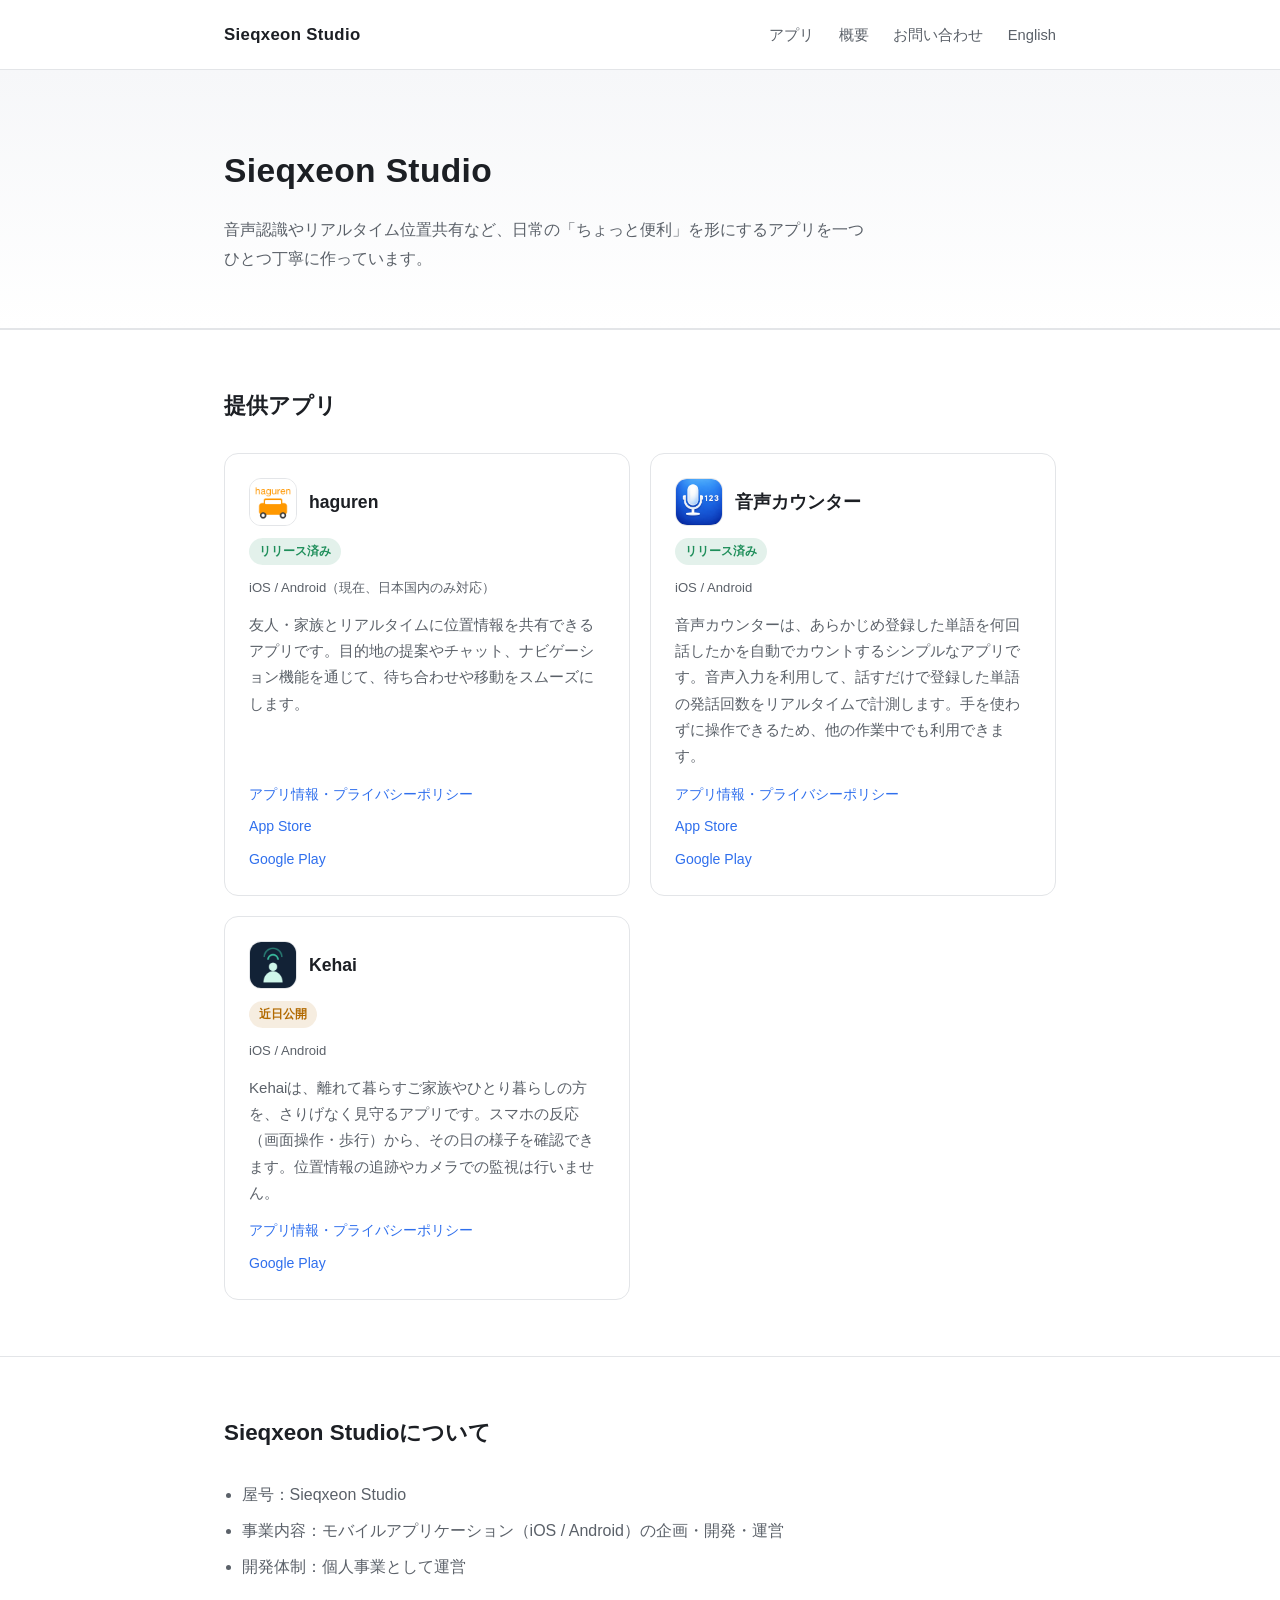
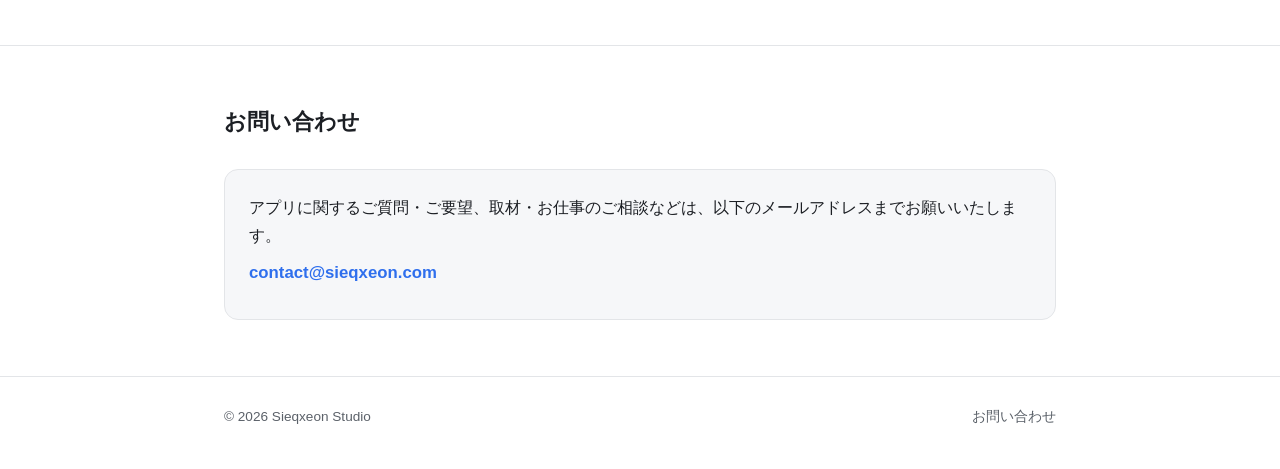
==== index.html @ 864b2c29 "Kehai AndroidリリースによりGoogle Playリンクを追加 Co-Authored-By: Claude Sonnet 5 <noreply@anthropic.com>" ====
<!DOCTYPE html>
<html lang="ja">
<head>
<meta charset="UTF-8">
<meta name="viewport" content="width=device-width, initial-scale=1.0">
<title>Sieqxeon Studio</title>
<meta name="description" content="Sieqxeon Studioは、iOS/Androidアプリを開発・提供する個人開発スタジオです。">
<link rel="canonical" href="https://sieqxeon.com/">
<link rel="alternate" hreflang="ja" href="https://sieqxeon.com/">
<link rel="alternate" hreflang="en" href="https://sieqxeon.com/en/">
<link rel="alternate" hreflang="x-default" href="https://sieqxeon.com/">
<link rel="stylesheet" href="style.css">
</head>
<body>

<header class="site-header">
  <div class="wrap">
    <div class="brand">Sieqxeon Studio</div>
    <nav class="site-nav">
      <a href="#apps">アプリ</a>
      <a href="#about">概要</a>
      <a href="#contact">お問い合わせ</a>
      <a href="en/index.html">English</a>
    </nav>
  </div>
</header>

<section class="hero">
  <div class="wrap">
    <h1>Sieqxeon Studio</h1>
    <p>音声認識やリアルタイム位置共有など、日常の「ちょっと便利」を形にするアプリを一つひとつ丁寧に作っています。</p>
  </div>
</section>

<section id="apps">
  <div class="wrap">
    <h2>提供アプリ</h2>
    <div class="app-grid">

      <div class="app-card">
        <div class="app-head">
          <img src="images/haguren-icon.png" alt="hagurenのアイコン" class="app-icon">
          <h3>haguren</h3>
        </div>
        <span class="badge live">リリース済み</span>
        <p class="platforms">iOS / Android（現在、日本国内のみ対応）</p>
        <p>友人・家族とリアルタイムに位置情報を共有できるアプリです。目的地の提案やチャット、ナビゲーション機能を通じて、待ち合わせや移動をスムーズにします。</p>
        <div class="app-links">
          <a href="privacy-policy/haguren.html">アプリ情報・プライバシーポリシー</a>
          <a href="https://apps.apple.com/jp/app/haguren/id6762538890">App Store</a>
          <a href="https://play.google.com/store/apps/details?id=com.sieq.haguren">Google Play</a>
        </div>
      </div>

      <div class="app-card">
        <div class="app-head">
          <img src="images/voice-word-count-icon.png" alt="音声カウンターのアイコン" class="app-icon">
          <h3>音声カウンター</h3>
        </div>
        <span class="badge live">リリース済み</span>
        <p class="platforms">iOS / Android</p>
        <p>音声カウンターは、あらかじめ登録した単語を何回話したかを自動でカウントするシンプルなアプリです。音声入力を利用して、話すだけで登録した単語の発話回数をリアルタイムで計測します。手を使わずに操作できるため、他の作業中でも利用できます。</p>
        <div class="app-links">
          <a href="privacy-policy/voicecount.html">アプリ情報・プライバシーポリシー</a>
          <a href="https://apps.apple.com/jp/app/%E9%9F%B3%E5%A3%B0%E3%82%AB%E3%82%A6%E3%83%B3%E3%82%BF%E3%83%BC/id6759959261">App Store</a>
          <a href="https://play.google.com/store/apps/details?id=com.sieq.voskcounter">Google Play</a>
        </div>
      </div>

      <div class="app-card">
        <div class="app-head">
          <img src="images/kehai-icon.png" alt="Kehaiのアイコン" class="app-icon">
          <h3>Kehai</h3>
        </div>
        <span class="badge soon">近日公開</span>
        <p class="platforms">iOS / Android</p>
        <p>Kehaiは、離れて暮らすご家族やひとり暮らしの方を、さりげなく見守るアプリです。スマホの反応（画面操作・歩行）から、その日の様子を確認できます。位置情報の追跡やカメラでの監視は行いません。</p>
        <div class="app-links">
          <a href="privacy-policy/kehai.html">アプリ情報・プライバシーポリシー</a>
          <a href="https://play.google.com/store/apps/details?id=com.sieq.ripple">Google Play</a>
        </div>
      </div>

    </div>
  </div>
</section>

<section id="about">
  <div class="wrap">
    <h2>Sieqxeon Studioについて</h2>
    <ul class="about-list">
      <li>屋号：Sieqxeon Studio</li>
      <li>事業内容：モバイルアプリケーション（iOS / Android）の企画・開発・運営</li>
      <li>開発体制：個人事業として運営</li>
    </ul>
  </div>
</section>

<section id="contact">
  <div class="wrap">
    <h2>お問い合わせ</h2>
    <div class="contact-box">
      <p>アプリに関するご質問・ご要望、取材・お仕事のご相談などは、以下のメールアドレスまでお願いいたします。</p>
      <p class="email"><a href="mailto:contact@sieqxeon.com">contact@sieqxeon.com</a></p>
    </div>
  </div>
</section>

<footer class="site-footer">
  <div class="wrap">
    <span>&copy; <span id="year"></span> Sieqxeon Studio</span>
    <a href="mailto:contact@sieqxeon.com">お問い合わせ</a>
  </div>
</footer>

<script>
  document.getElementById('year').textContent = new Date().getFullYear();
</script>

</body>
</html>
---- style.css ----
:root {
  --color-bg: #ffffff;
  --color-bg-alt: #f6f7f9;
  --color-text: #1c1f24;
  --color-text-muted: #5b6169;
  --color-border: #e3e5e8;
  --color-accent: #2f6fed;
  --color-accent-dark: #1f4fb0;
  --color-badge-live: #1e8e5a;
  --color-badge-soon: #b26a00;
  --max-width: 880px;
  --radius: 14px;
}

* {
  box-sizing: border-box;
}

html {
  scroll-behavior: smooth;
}

body {
  margin: 0;
  font-family: -apple-system, BlinkMacSystemFont, "Hiragino Sans", "Yu Gothic UI",
    "Segoe UI", Roboto, sans-serif;
  color: var(--color-text);
  background: var(--color-bg);
  line-height: 1.75;
  -webkit-font-smoothing: antialiased;
}

a {
  color: var(--color-accent);
  text-decoration: none;
}

a:hover {
  text-decoration: underline;
}

.wrap {
  max-width: var(--max-width);
  margin: 0 auto;
  padding: 0 24px;
}

header.site-header {
  border-bottom: 1px solid var(--color-border);
  padding: 20px 0;
}

header.site-header .wrap {
  display: flex;
  align-items: center;
  justify-content: space-between;
}

.brand {
  font-weight: 700;
  font-size: 1.05rem;
  letter-spacing: 0.02em;
  color: var(--color-text);
}

nav.site-nav a {
  margin-left: 20px;
  color: var(--color-text-muted);
  font-size: 0.92rem;
}

nav.site-nav a:hover {
  color: var(--color-accent);
}

.hero {
  padding: 72px 0 56px;
  border-bottom: 1px solid var(--color-border);
  background: linear-gradient(180deg, var(--color-bg-alt), var(--color-bg));
}

.hero h1 {
  font-size: 2.1rem;
  margin: 0 0 14px;
  letter-spacing: 0.01em;
}

.hero p {
  color: var(--color-text-muted);
  font-size: 1.02rem;
  max-width: 640px;
  margin: 0;
}

section {
  padding: 56px 0;
}

section + section {
  border-top: 1px solid var(--color-border);
}

section h2 {
  font-size: 1.4rem;
  margin: 0 0 28px;
}

.app-grid {
  display: grid;
  grid-template-columns: 1fr;
  gap: 20px;
}

@media (min-width: 640px) {
  .app-grid {
    grid-template-columns: 1fr 1fr;
  }
}

.app-card {
  border: 1px solid var(--color-border);
  border-radius: var(--radius);
  padding: 24px;
  background: var(--color-bg);
  display: flex;
  flex-direction: column;
  gap: 12px;
}

.app-card h3 {
  margin: 0;
  font-size: 1.1rem;
}

.app-head {
  display: flex;
  align-items: center;
  gap: 12px;
}

.app-icon {
  width: 48px;
  height: 48px;
  border-radius: 12px;
  flex-shrink: 0;
  object-fit: cover;
  background: var(--color-bg-alt);
  border: 1px solid var(--color-border);
}

.badge {
  display: inline-block;
  font-size: 0.72rem;
  font-weight: 600;
  padding: 3px 10px;
  border-radius: 999px;
  width: fit-content;
}

.badge.live {
  background: rgba(30, 142, 90, 0.12);
  color: var(--color-badge-live);
}

.badge.soon {
  background: rgba(178, 106, 0, 0.12);
  color: var(--color-badge-soon);
}

.platform-status {
  display: flex;
  flex-wrap: wrap;
  gap: 8px;
}

.app-card p {
  margin: 0;
  color: var(--color-text-muted);
  font-size: 0.94rem;
}

.app-card .platforms {
  font-size: 0.82rem;
  color: var(--color-text-muted);
}

.app-links {
  margin-top: auto;
  display: flex;
  flex-direction: column;
  gap: 8px;
  font-size: 0.88rem;
}

.about-list {
  padding-left: 1.1em;
  color: var(--color-text-muted);
  margin: 0;
}

.about-list li {
  margin-bottom: 8px;
}

.contact-box {
  border: 1px solid var(--color-border);
  border-radius: var(--radius);
  padding: 24px;
  background: var(--color-bg-alt);
}

.contact-box p {
  margin: 0 0 8px;
}

.contact-box .email {
  font-size: 1.05rem;
  font-weight: 600;
}

footer.site-footer {
  border-top: 1px solid var(--color-border);
  padding: 28px 0 40px;
  color: var(--color-text-muted);
  font-size: 0.85rem;
}

footer.site-footer .wrap {
  display: flex;
  flex-wrap: wrap;
  gap: 6px 18px;
  justify-content: space-between;
  align-items: center;
}

footer.site-footer a {
  color: var(--color-text-muted);
}

.doc-page section {
  padding: 40px 0;
}

.doc-page h1 {
  font-size: 1.6rem;
  margin: 40px 0 8px;
}

.doc-page .lead {
  color: var(--color-text-muted);
  margin-bottom: 0;
}

table.tokushoho {
  width: 100%;
  border-collapse: collapse;
  margin-top: 8px;
}

table.tokushoho th,
table.tokushoho td {
  text-align: left;
  padding: 14px 12px;
  border-top: 1px solid var(--color-border);
  vertical-align: top;
}

table.tokushoho th {
  width: 32%;
  color: var(--color-text-muted);
  font-weight: 600;
  font-size: 0.92rem;
}

.placeholder {
  color: var(--color-badge-soon);
  background: rgba(178, 106, 0, 0.1);
  padding: 1px 6px;
  border-radius: 4px;
  font-size: 0.92em;
}

.back-link {
  display: inline-block;
  margin-top: 32px;
  font-size: 0.9rem;
}
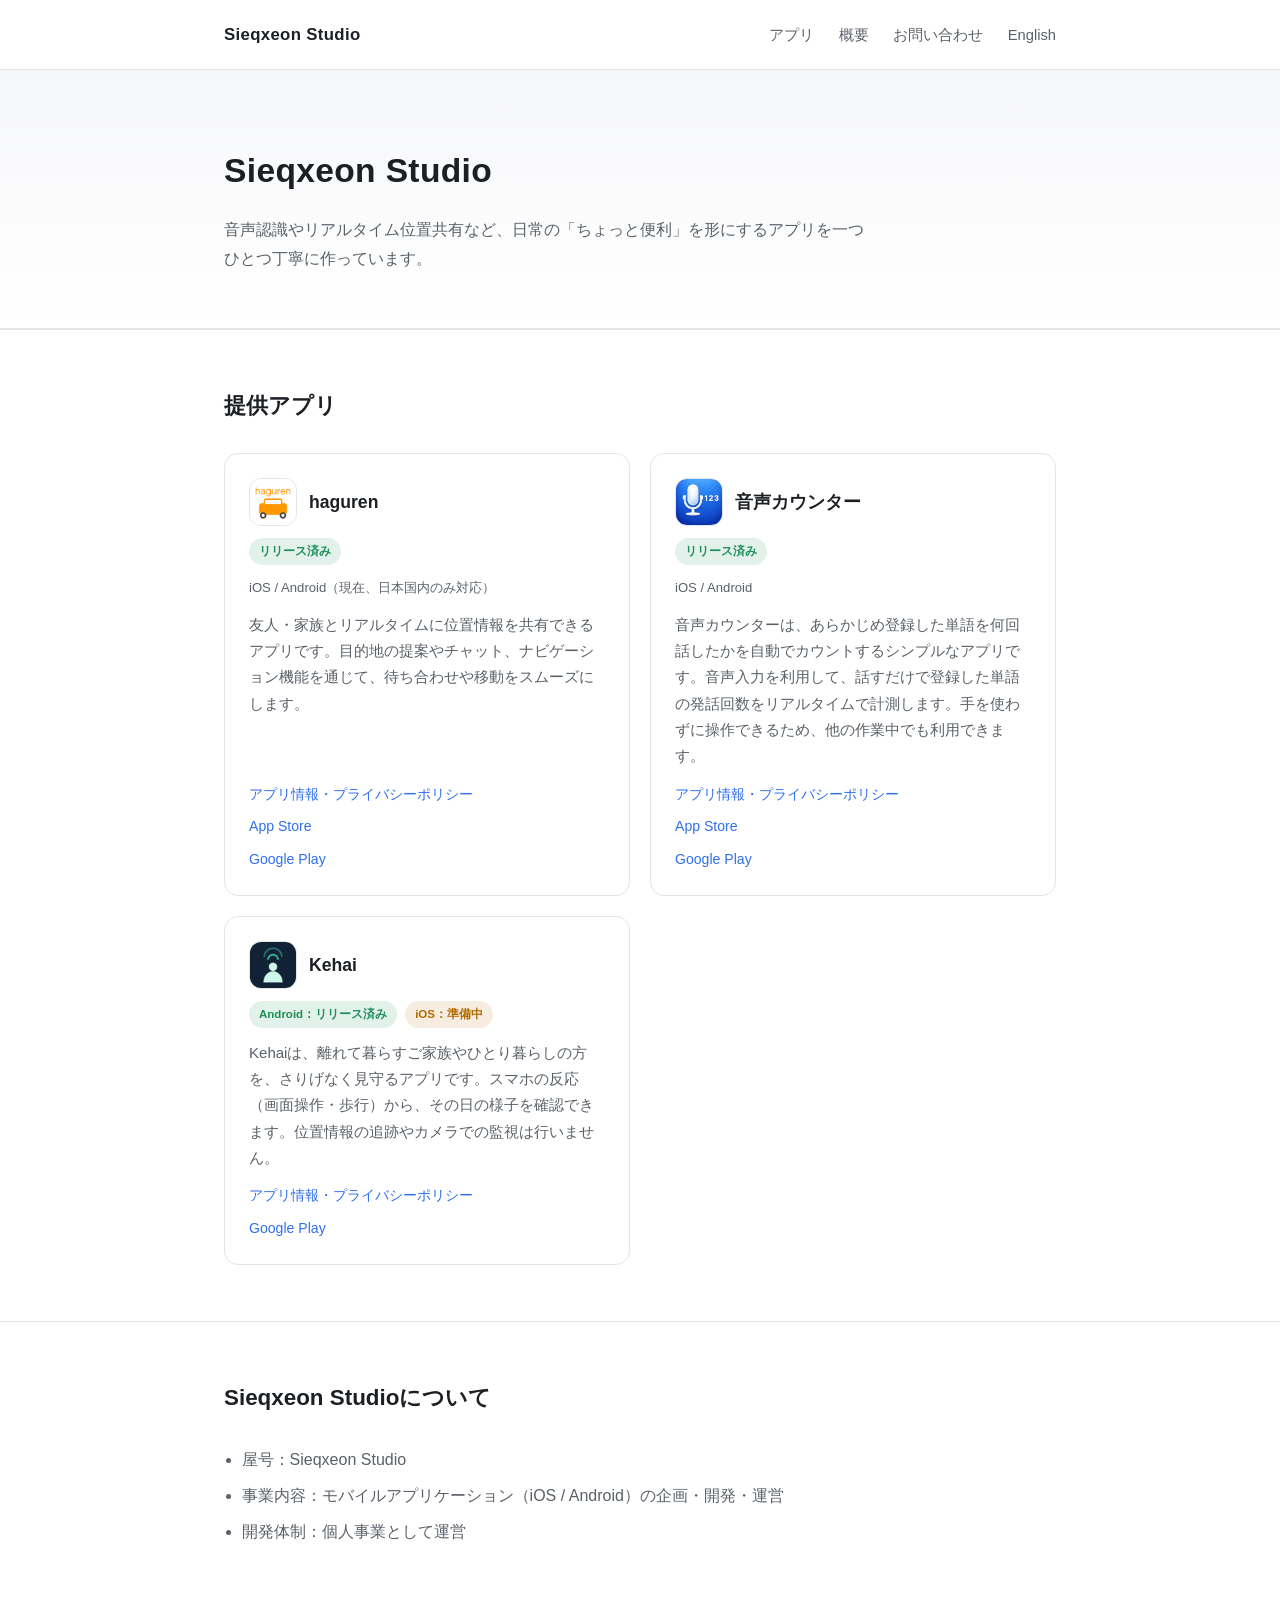
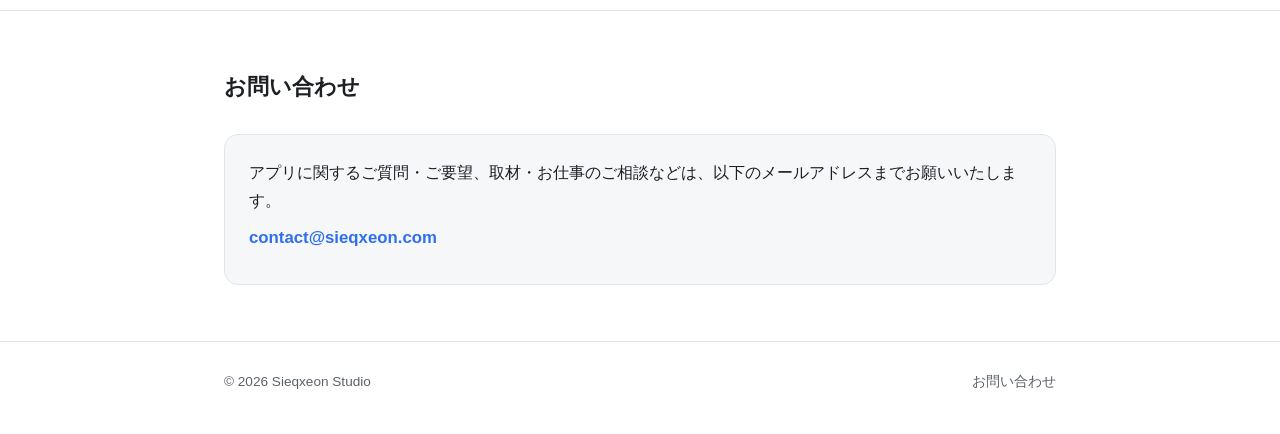
==== commit 4cf94b2b: "Add files via upload" ====
--- a/index.html
+++ b/index.html
@@ -72,8 +72,10 @@
           <img src="images/kehai-icon.png" alt="Kehaiのアイコン" class="app-icon">
           <h3>Kehai</h3>
         </div>
-        <span class="badge soon">近日公開</span>
-        <p class="platforms">iOS / Android</p>
+        <div class="platform-status">
+          <span class="badge live">Android：リリース済み</span>
+          <span class="badge soon">iOS：準備中</span>
+        </div>
         <p>Kehaiは、離れて暮らすご家族やひとり暮らしの方を、さりげなく見守るアプリです。スマホの反応（画面操作・歩行）から、その日の様子を確認できます。位置情報の追跡やカメラでの監視は行いません。</p>
         <div class="app-links">
           <a href="privacy-policy/kehai.html">アプリ情報・プライバシーポリシー</a>
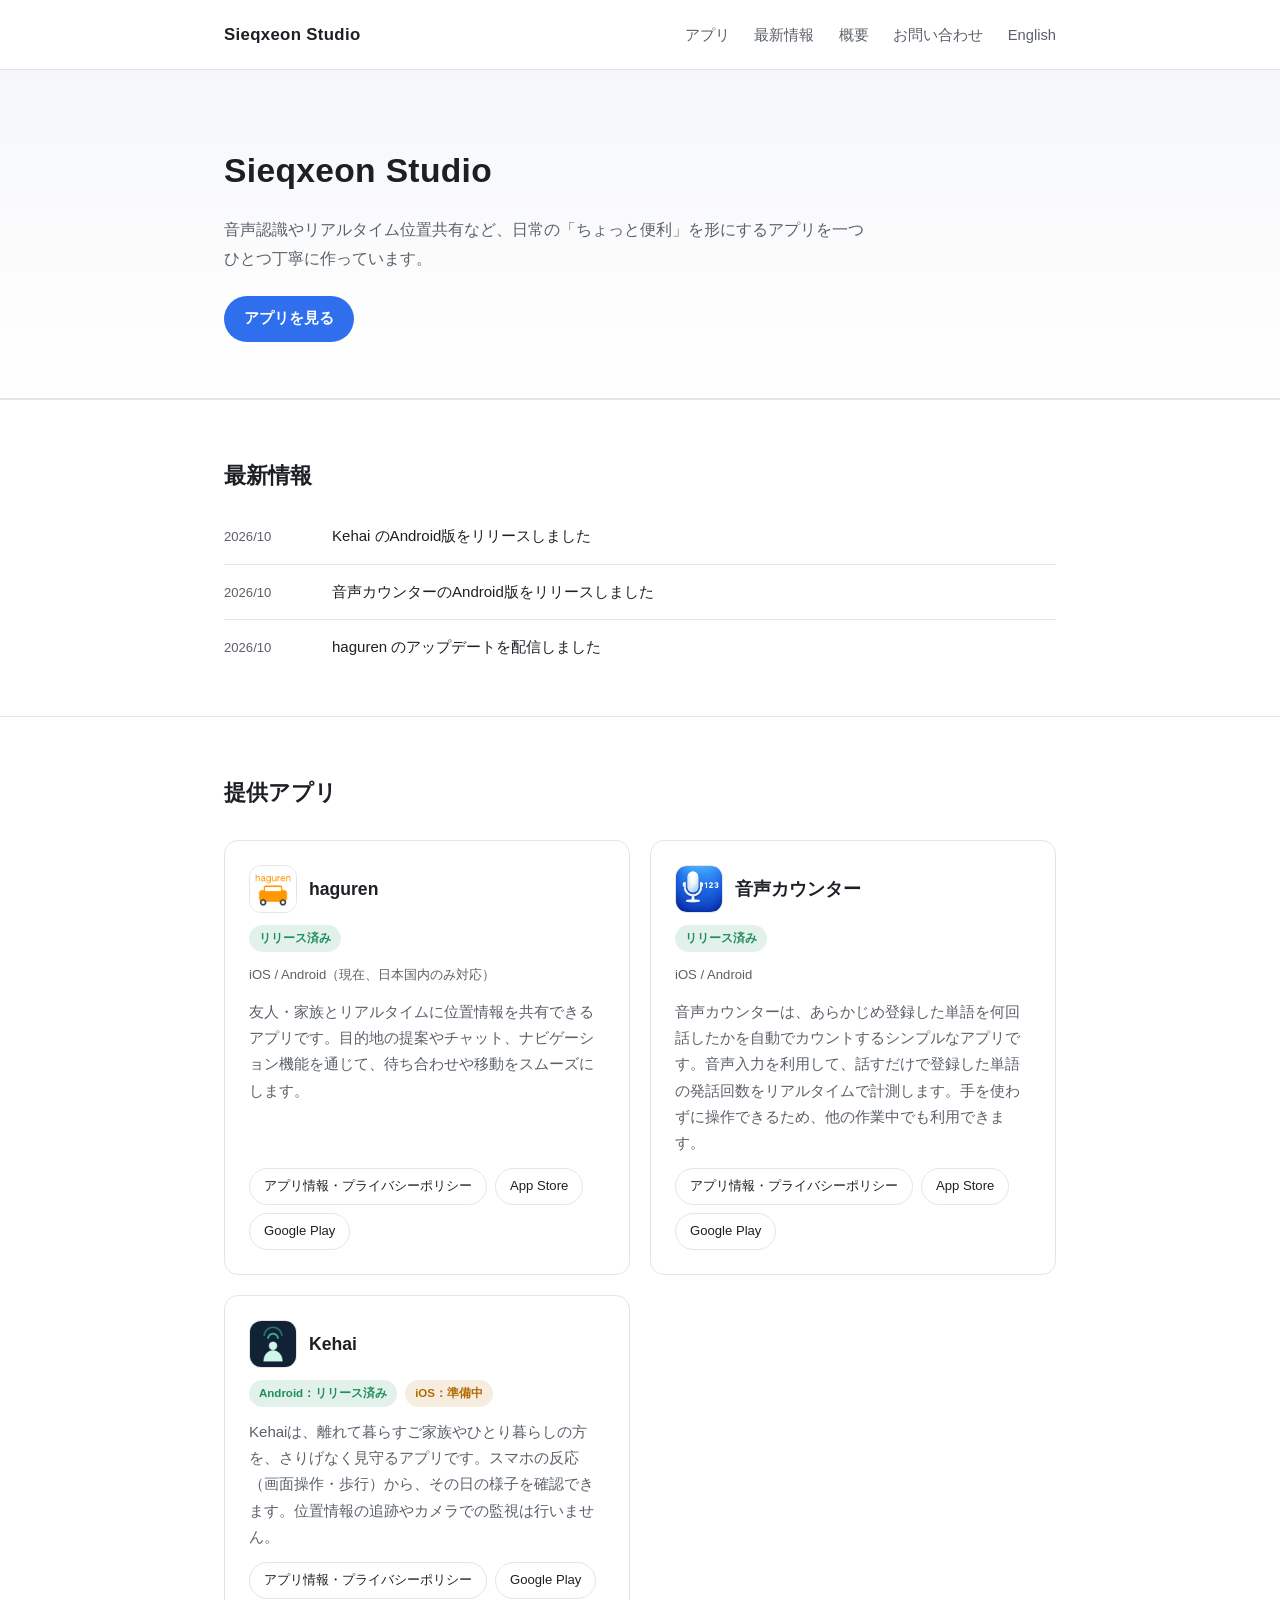
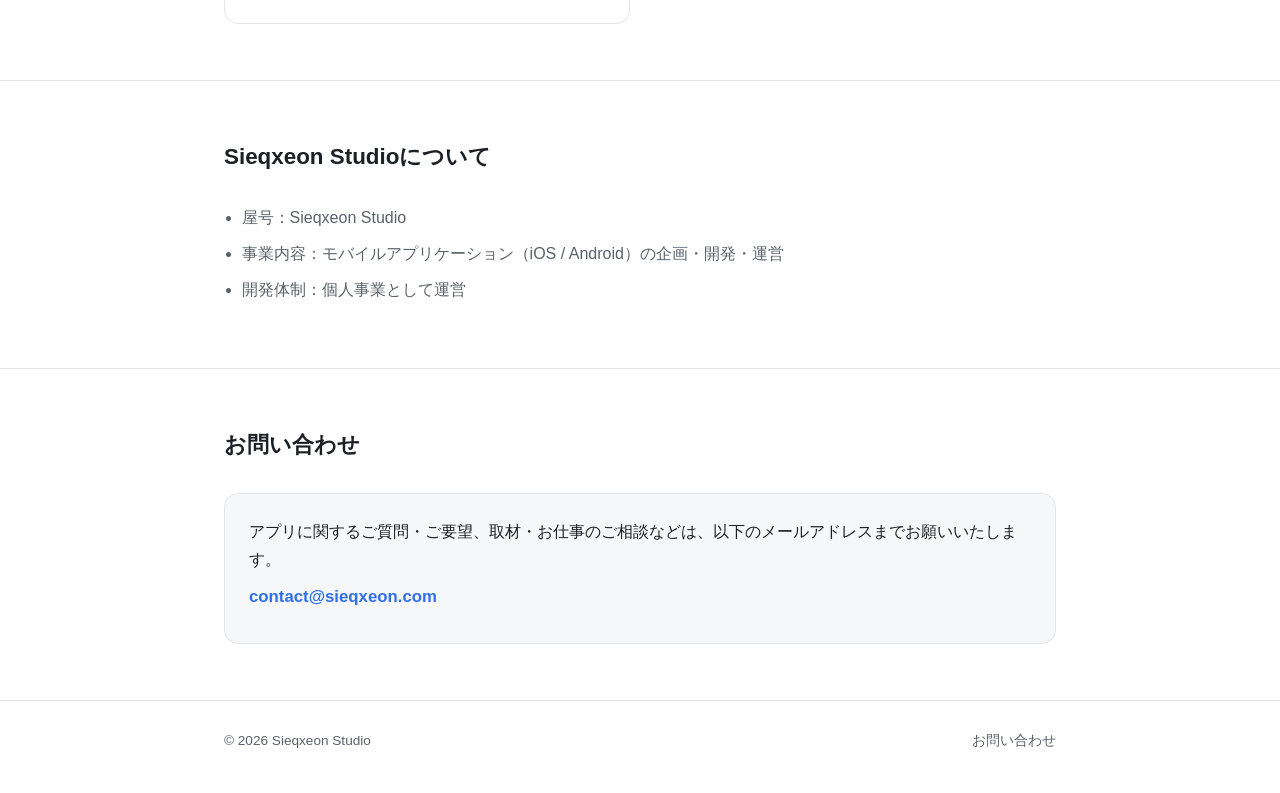
==== commit f0b106a5: "Add files via upload" ====
--- a/index.html
+++ b/index.html
@@ -18,6 +18,7 @@
     <div class="brand">Sieqxeon Studio</div>
     <nav class="site-nav">
       <a href="#apps">アプリ</a>
+      <a href="#updates">最新情報</a>
       <a href="#about">概要</a>
       <a href="#contact">お問い合わせ</a>
       <a href="en/index.html">English</a>
@@ -29,6 +30,18 @@
   <div class="wrap">
     <h1>Sieqxeon Studio</h1>
     <p>音声認識やリアルタイム位置共有など、日常の「ちょっと便利」を形にするアプリを一つひとつ丁寧に作っています。</p>
+    <a class="btn-primary" href="#apps">アプリを見る</a>
+  </div>
+</section>
+
+<section id="updates">
+  <div class="wrap">
+    <h2>最新情報</h2>
+    <ul class="updates-list">
+      <li><time>2026/10</time><span>Kehai のAndroid版をリリースしました</span></li>
+      <li><time>2026/10</time><span>音声カウンターのAndroid版をリリースしました</span></li>
+      <li><time>2026/10</time><span>haguren のアップデートを配信しました</span></li>
+    </ul>
   </div>
 </section>
 
--- a/style.css
+++ b/style.css
@@ -8,8 +8,28 @@
   --color-accent-dark: #1f4fb0;
   --color-badge-live: #1e8e5a;
   --color-badge-soon: #b26a00;
+  --color-card-shadow: rgba(28, 31, 36, 0.08);
   --max-width: 880px;
   --radius: 14px;
+}
+
+@media (prefers-color-scheme: dark) {
+  :root {
+    --color-bg: #15171b;
+    --color-bg-alt: #1b1e23;
+    --color-text: #eef0f2;
+    --color-text-muted: #9aa0a8;
+    --color-border: #2a2d33;
+    --color-accent: #6d9bff;
+    --color-accent-dark: #a8c4ff;
+    --color-badge-live: #4fcf96;
+    --color-badge-soon: #e0a94a;
+    --color-card-shadow: rgba(0, 0, 0, 0.35);
+  }
+
+  .app-icon {
+    background: var(--color-bg-alt);
+  }
 }
 
 * {
@@ -89,7 +109,24 @@
   color: var(--color-text-muted);
   font-size: 1.02rem;
   max-width: 640px;
-  margin: 0;
+  margin: 0 0 24px;
+}
+
+.btn-primary {
+  display: inline-block;
+  background: var(--color-accent);
+  color: #fff;
+  font-weight: 600;
+  font-size: 0.92rem;
+  padding: 10px 20px;
+  border-radius: 999px;
+  transition: background 0.15s ease, transform 0.15s ease;
+}
+
+.btn-primary:hover {
+  background: var(--color-accent-dark);
+  text-decoration: none;
+  transform: translateY(-1px);
 }
 
 section {
@@ -125,6 +162,12 @@
   display: flex;
   flex-direction: column;
   gap: 12px;
+  transition: transform 0.15s ease, box-shadow 0.15s ease;
+}
+
+.app-card:hover {
+  transform: translateY(-3px);
+  box-shadow: 0 10px 28px var(--color-card-shadow);
 }
 
 .app-card h3 {
@@ -187,9 +230,59 @@
 .app-links {
   margin-top: auto;
   display: flex;
+  flex-direction: row;
+  flex-wrap: wrap;
+  gap: 8px;
+  font-size: 0.82rem;
+}
+
+.app-links a {
+  border: 1px solid var(--color-border);
+  border-radius: 999px;
+  padding: 6px 14px;
+  color: var(--color-text);
+  transition: border-color 0.15s ease, color 0.15s ease, background 0.15s ease;
+}
+
+.app-links a:hover {
+  border-color: var(--color-accent);
+  color: var(--color-accent);
+  background: var(--color-bg-alt);
+  text-decoration: none;
+}
+
+.updates-list {
+  list-style: none;
+  margin: 0;
+  padding: 0;
+  display: flex;
   flex-direction: column;
-  gap: 8px;
-  font-size: 0.88rem;
+  gap: 14px;
+}
+
+.updates-list li {
+  display: flex;
+  gap: 16px;
+  align-items: baseline;
+  padding-bottom: 14px;
+  border-bottom: 1px solid var(--color-border);
+}
+
+.updates-list li:last-child {
+  border-bottom: none;
+  padding-bottom: 0;
+}
+
+.updates-list time {
+  flex-shrink: 0;
+  width: 92px;
+  color: var(--color-text-muted);
+  font-size: 0.82rem;
+  font-variant-numeric: tabular-nums;
+}
+
+.updates-list span {
+  font-size: 0.94rem;
 }
 
 .about-list {
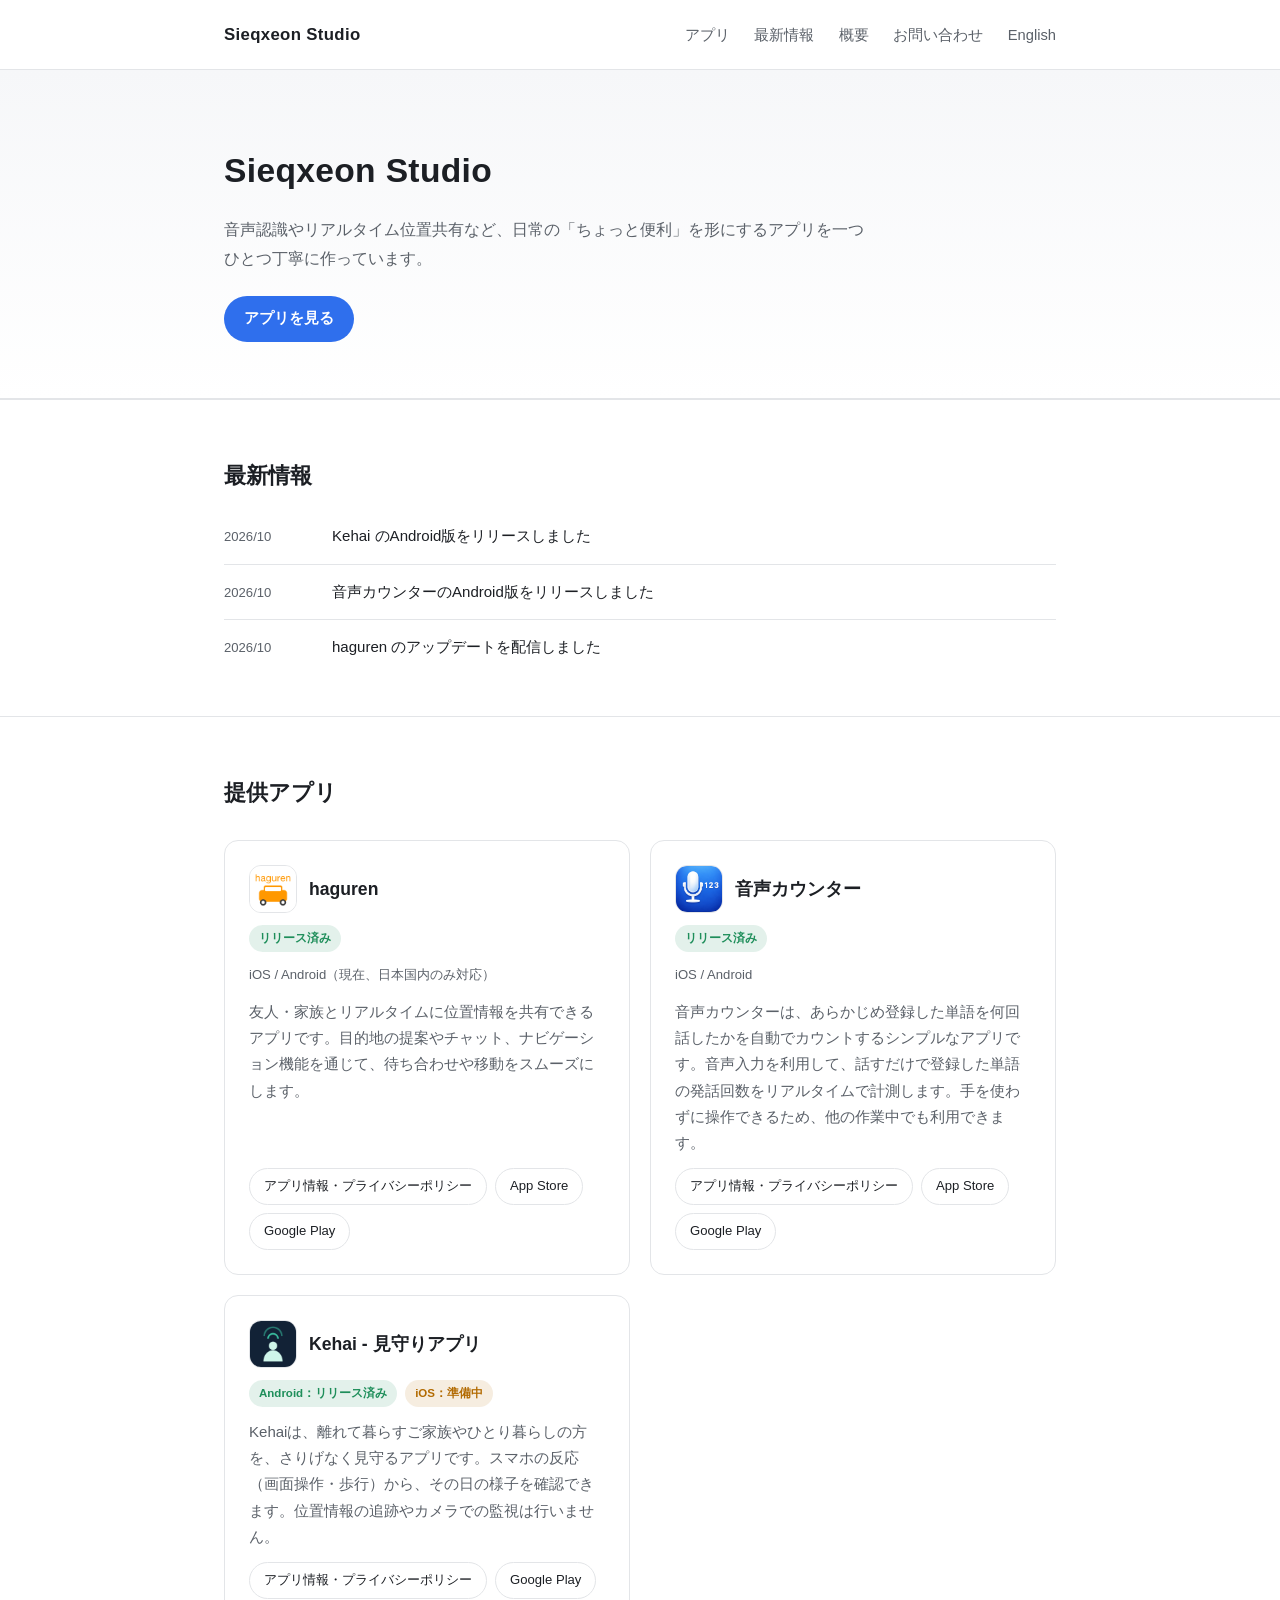
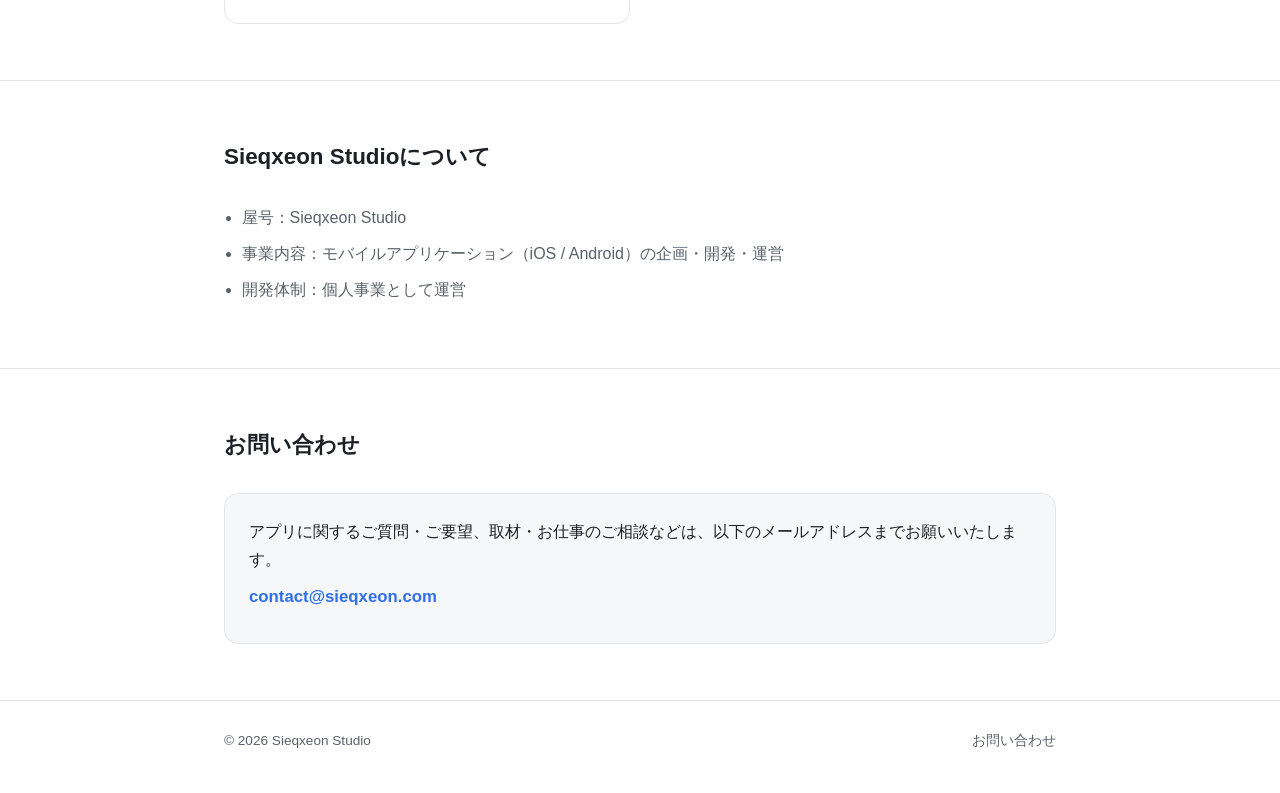
==== commit c0de20cc: "Add files via upload" ====
--- a/index.html
+++ b/index.html
@@ -38,9 +38,9 @@
   <div class="wrap">
     <h2>最新情報</h2>
     <ul class="updates-list">
-      <li><time>2026/10</time><span>Kehai のAndroid版をリリースしました</span></li>
-      <li><time>2026/10</time><span>音声カウンターのAndroid版をリリースしました</span></li>
-      <li><time>2026/10</time><span>haguren のアップデートを配信しました</span></li>
+      <li><time>2026/10</time> <span>Kehai のAndroid版をリリースしました</span></li>
+      <li><time>2026/10</time> <span>音声カウンターのAndroid版をリリースしました</span></li>
+      <li><time>2026/10</time> <span>haguren のアップデートを配信しました</span></li>
     </ul>
   </div>
 </section>
@@ -83,7 +83,7 @@
       <div class="app-card">
         <div class="app-head">
           <img src="images/kehai-icon.png" alt="Kehaiのアイコン" class="app-icon">
-          <h3>Kehai</h3>
+          <h3>Kehai - 見守りアプリ</h3>
         </div>
         <div class="platform-status">
           <span class="badge live">Android：リリース済み</span>
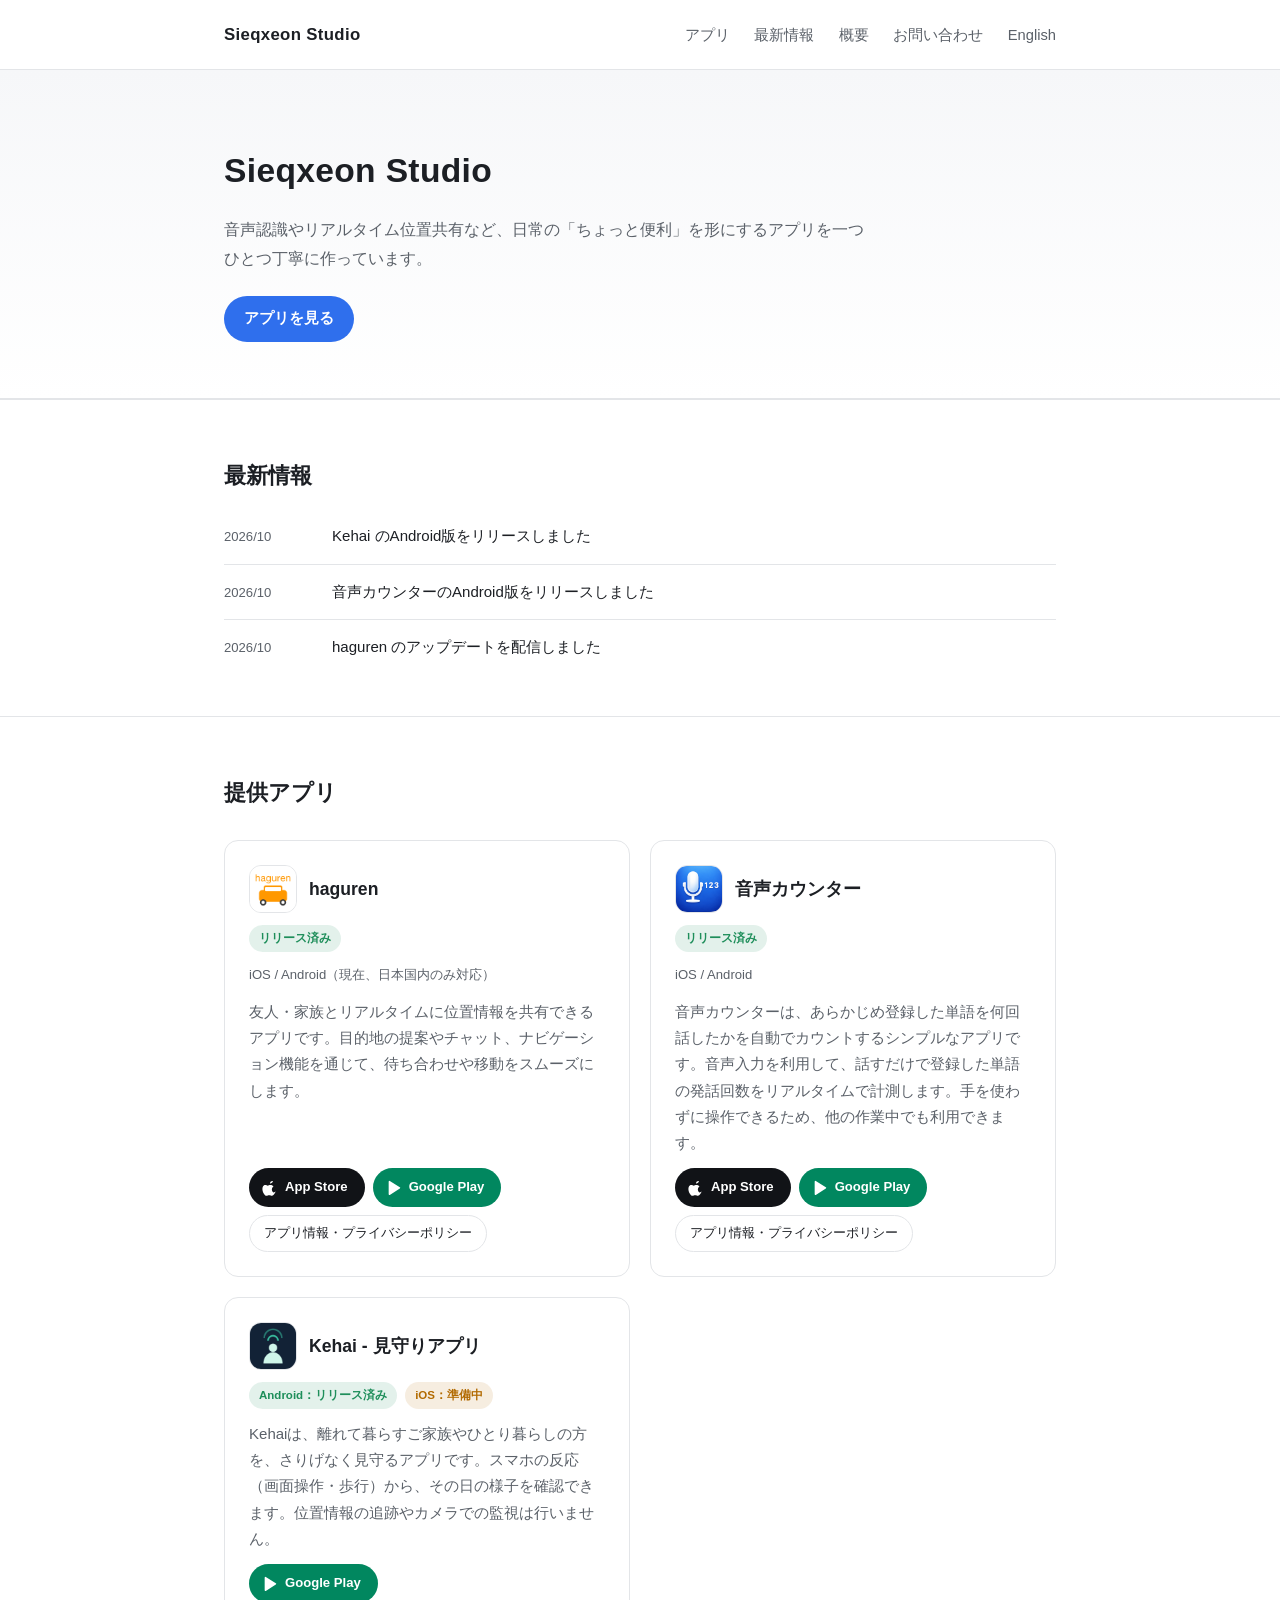
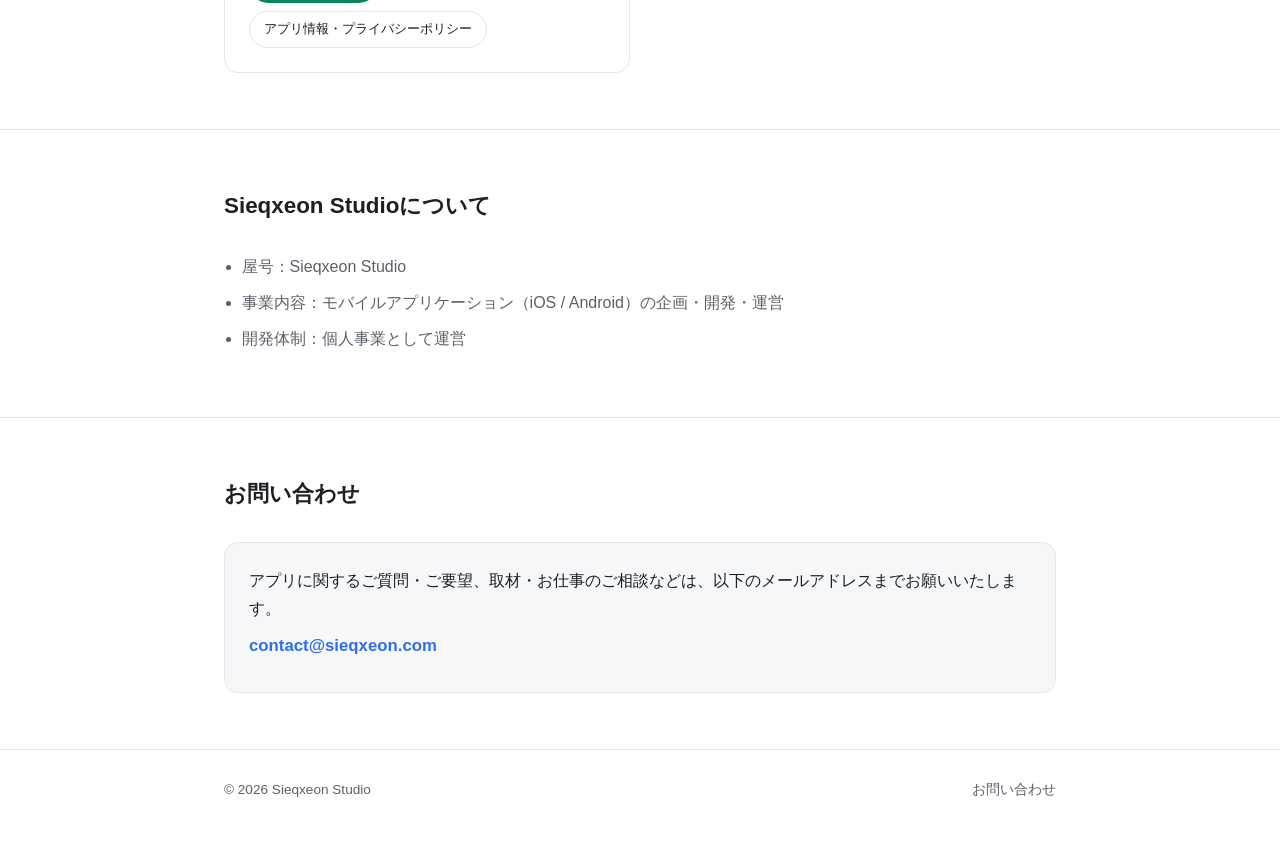
==== commit b6f0f08c: "Add files via upload" ====
--- a/index.html
+++ b/index.html
@@ -59,9 +59,11 @@
         <p class="platforms">iOS / Android（現在、日本国内のみ対応）</p>
         <p>友人・家族とリアルタイムに位置情報を共有できるアプリです。目的地の提案やチャット、ナビゲーション機能を通じて、待ち合わせや移動をスムーズにします。</p>
         <div class="app-links">
+          <div class="store-row">
+          <a class="store appstore" href="https://apps.apple.com/jp/app/haguren/id6762538890"><svg viewBox="0 0 24 24" fill="currentColor" aria-hidden="true"><path d="M16.37 1.43c0 1.14-.46 2.1-1.38 2.88-.9.76-1.98 1.2-3.08 1.1-.04-1.1.46-2.2 1.36-2.98.9-.78 2.06-1.2 3.1-1zM20.5 17.2c-.56 1.28-.83 1.86-1.55 2.98-1 1.56-2.4 3.5-4.14 3.52-1.54.02-1.94-1-4.02-1-2.08 0-2.52 1-4 1.02-1.68.02-2.96-1.68-3.96-3.24C.9 17.6-.18 13.1 1.28 10.1c.74-1.5 2.06-2.44 3.5-2.46 1.5-.02 2.9 1.02 3.82 1.02.9 0 2.62-1.26 4.42-1.08.76.04 2.86.3 4.22 2.28-.1.06-2.52 1.46-2.5 4.36.02 3.46 3.04 4.6 3.08 4.62z"/></svg>App Store</a>
+          <a class="store googleplay" href="https://play.google.com/store/apps/details?id=com.sieq.haguren"><svg viewBox="0 0 24 24" fill="currentColor" aria-hidden="true"><path d="M4 2.5v19c0 .4.2.76.56.95.35.2.78.18 1.17-.06l15-9.5a1.1 1.1 0 000-1.87l-15-9.5A1.1 1.1 0 004 2.5z"/></svg>Google Play</a>
+          </div>
           <a href="privacy-policy/haguren.html">アプリ情報・プライバシーポリシー</a>
-          <a href="https://apps.apple.com/jp/app/haguren/id6762538890">App Store</a>
-          <a href="https://play.google.com/store/apps/details?id=com.sieq.haguren">Google Play</a>
         </div>
       </div>
 
@@ -74,9 +76,11 @@
         <p class="platforms">iOS / Android</p>
         <p>音声カウンターは、あらかじめ登録した単語を何回話したかを自動でカウントするシンプルなアプリです。音声入力を利用して、話すだけで登録した単語の発話回数をリアルタイムで計測します。手を使わずに操作できるため、他の作業中でも利用できます。</p>
         <div class="app-links">
+          <div class="store-row">
+          <a class="store appstore" href="https://apps.apple.com/jp/app/%E9%9F%B3%E5%A3%B0%E3%82%AB%E3%82%A6%E3%83%B3%E3%82%BF%E3%83%BC/id6759959261"><svg viewBox="0 0 24 24" fill="currentColor" aria-hidden="true"><path d="M16.37 1.43c0 1.14-.46 2.1-1.38 2.88-.9.76-1.98 1.2-3.08 1.1-.04-1.1.46-2.2 1.36-2.98.9-.78 2.06-1.2 3.1-1zM20.5 17.2c-.56 1.28-.83 1.86-1.55 2.98-1 1.56-2.4 3.5-4.14 3.52-1.54.02-1.94-1-4.02-1-2.08 0-2.52 1-4 1.02-1.68.02-2.96-1.68-3.96-3.24C.9 17.6-.18 13.1 1.28 10.1c.74-1.5 2.06-2.44 3.5-2.46 1.5-.02 2.9 1.02 3.82 1.02.9 0 2.62-1.26 4.42-1.08.76.04 2.86.3 4.22 2.28-.1.06-2.52 1.46-2.5 4.36.02 3.46 3.04 4.6 3.08 4.62z"/></svg>App Store</a>
+          <a class="store googleplay" href="https://play.google.com/store/apps/details?id=com.sieq.voskcounter"><svg viewBox="0 0 24 24" fill="currentColor" aria-hidden="true"><path d="M4 2.5v19c0 .4.2.76.56.95.35.2.78.18 1.17-.06l15-9.5a1.1 1.1 0 000-1.87l-15-9.5A1.1 1.1 0 004 2.5z"/></svg>Google Play</a>
+          </div>
           <a href="privacy-policy/voicecount.html">アプリ情報・プライバシーポリシー</a>
-          <a href="https://apps.apple.com/jp/app/%E9%9F%B3%E5%A3%B0%E3%82%AB%E3%82%A6%E3%83%B3%E3%82%BF%E3%83%BC/id6759959261">App Store</a>
-          <a href="https://play.google.com/store/apps/details?id=com.sieq.voskcounter">Google Play</a>
         </div>
       </div>
 
@@ -91,8 +95,10 @@
         </div>
         <p>Kehaiは、離れて暮らすご家族やひとり暮らしの方を、さりげなく見守るアプリです。スマホの反応（画面操作・歩行）から、その日の様子を確認できます。位置情報の追跡やカメラでの監視は行いません。</p>
         <div class="app-links">
+          <div class="store-row">
+          <a class="store googleplay" href="https://play.google.com/store/apps/details?id=com.sieq.ripple"><svg viewBox="0 0 24 24" fill="currentColor" aria-hidden="true"><path d="M4 2.5v19c0 .4.2.76.56.95.35.2.78.18 1.17-.06l15-9.5a1.1 1.1 0 000-1.87l-15-9.5A1.1 1.1 0 004 2.5z"/></svg>Google Play</a>
+          </div>
           <a href="privacy-policy/kehai.html">アプリ情報・プライバシーポリシー</a>
-          <a href="https://play.google.com/store/apps/details?id=com.sieq.ripple">Google Play</a>
         </div>
       </div>
 
--- a/style.css
+++ b/style.css
@@ -230,10 +230,16 @@
 .app-links {
   margin-top: auto;
   display: flex;
-  flex-direction: row;
+  flex-direction: column;
+  align-items: flex-start;
+  gap: 8px;
+  font-size: 0.82rem;
+}
+
+.store-row {
+  display: flex;
   flex-wrap: wrap;
   gap: 8px;
-  font-size: 0.82rem;
 }
 
 .app-links a {
@@ -251,6 +257,37 @@
   text-decoration: none;
 }
 
+.app-links a.store {
+  display: inline-flex;
+  align-items: center;
+  gap: 7px;
+  border: 1px solid transparent;
+  background: #111317;
+  color: #fff;
+  padding: 7px 16px 7px 12px;
+  font-weight: 600;
+}
+
+.app-links a.store svg {
+  width: 16px;
+  height: 16px;
+  flex-shrink: 0;
+}
+
+.app-links a.store:hover {
+  background: #2a2d33;
+  border-color: transparent;
+  color: #fff;
+}
+
+.app-links a.store.googleplay {
+  background: #01875f;
+}
+
+.app-links a.store.googleplay:hover {
+  background: #019e6f;
+}
+
 .updates-list {
   list-style: none;
   margin: 0;
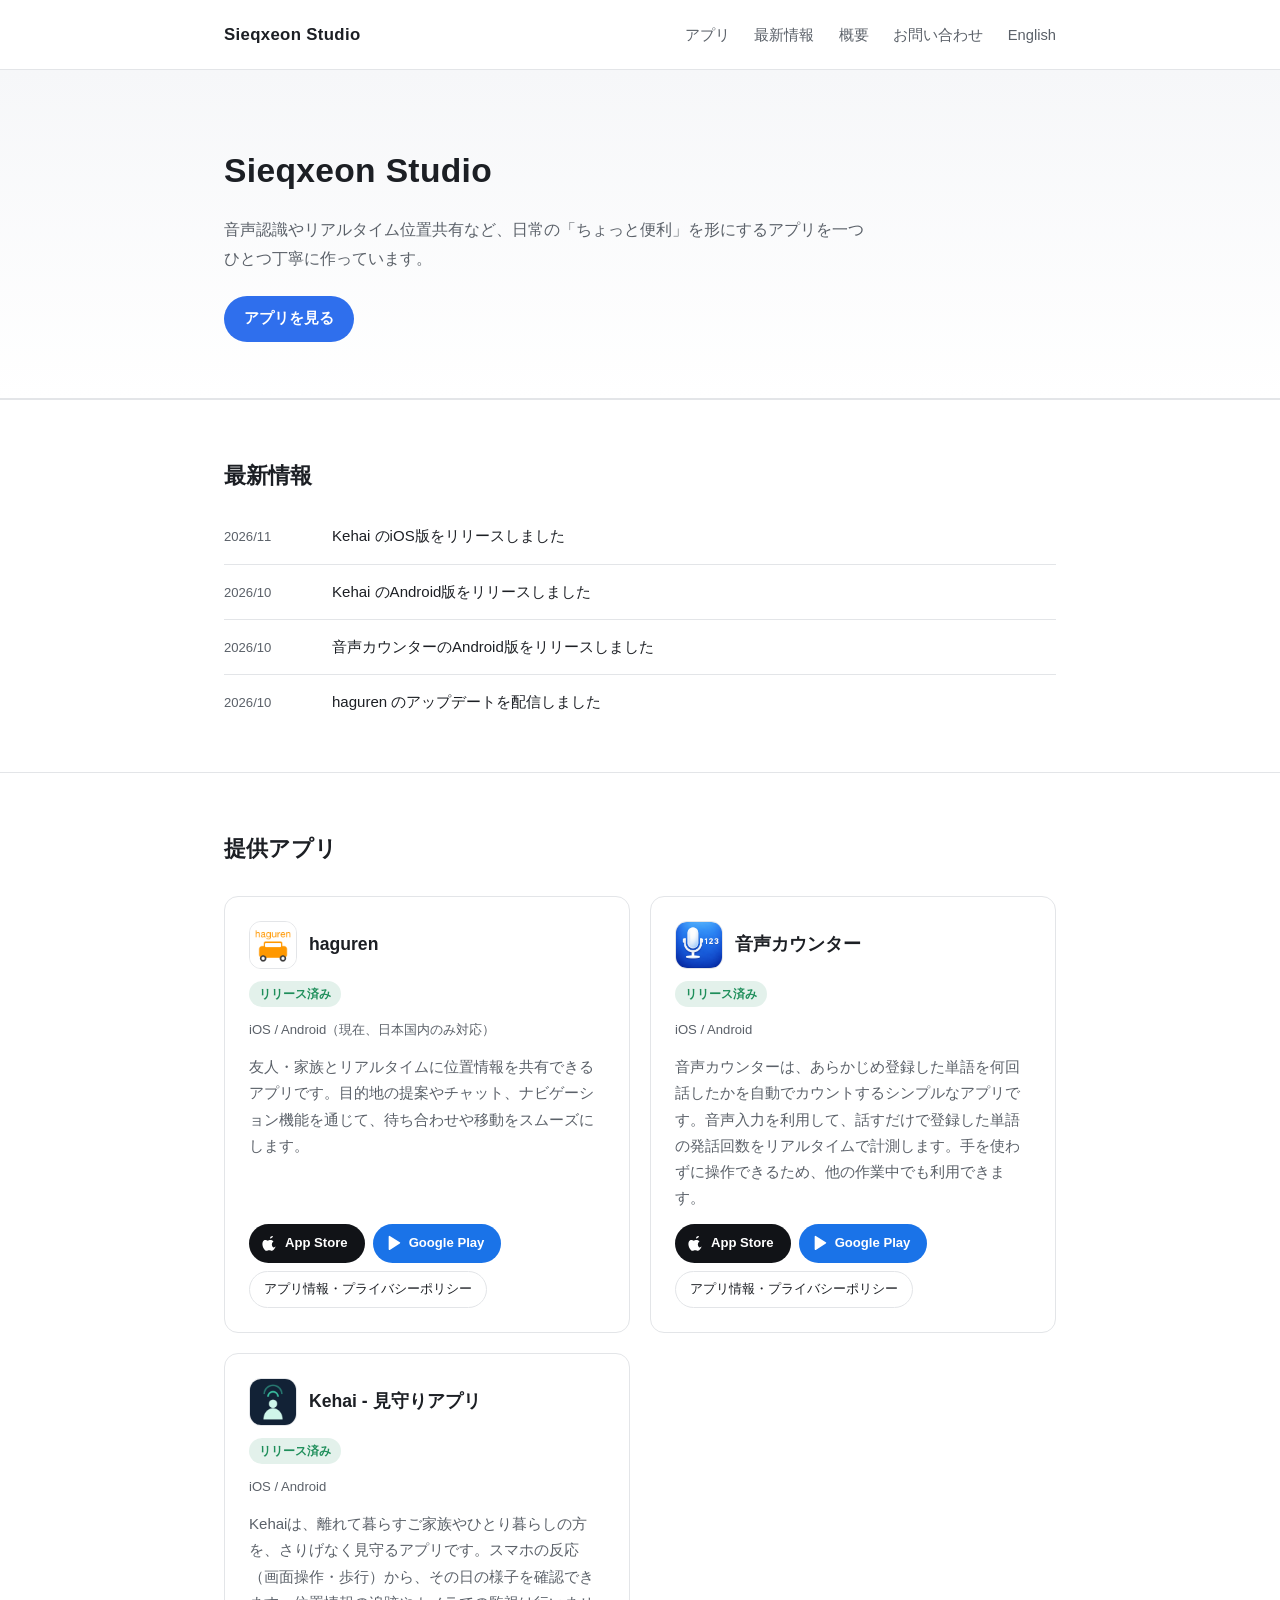
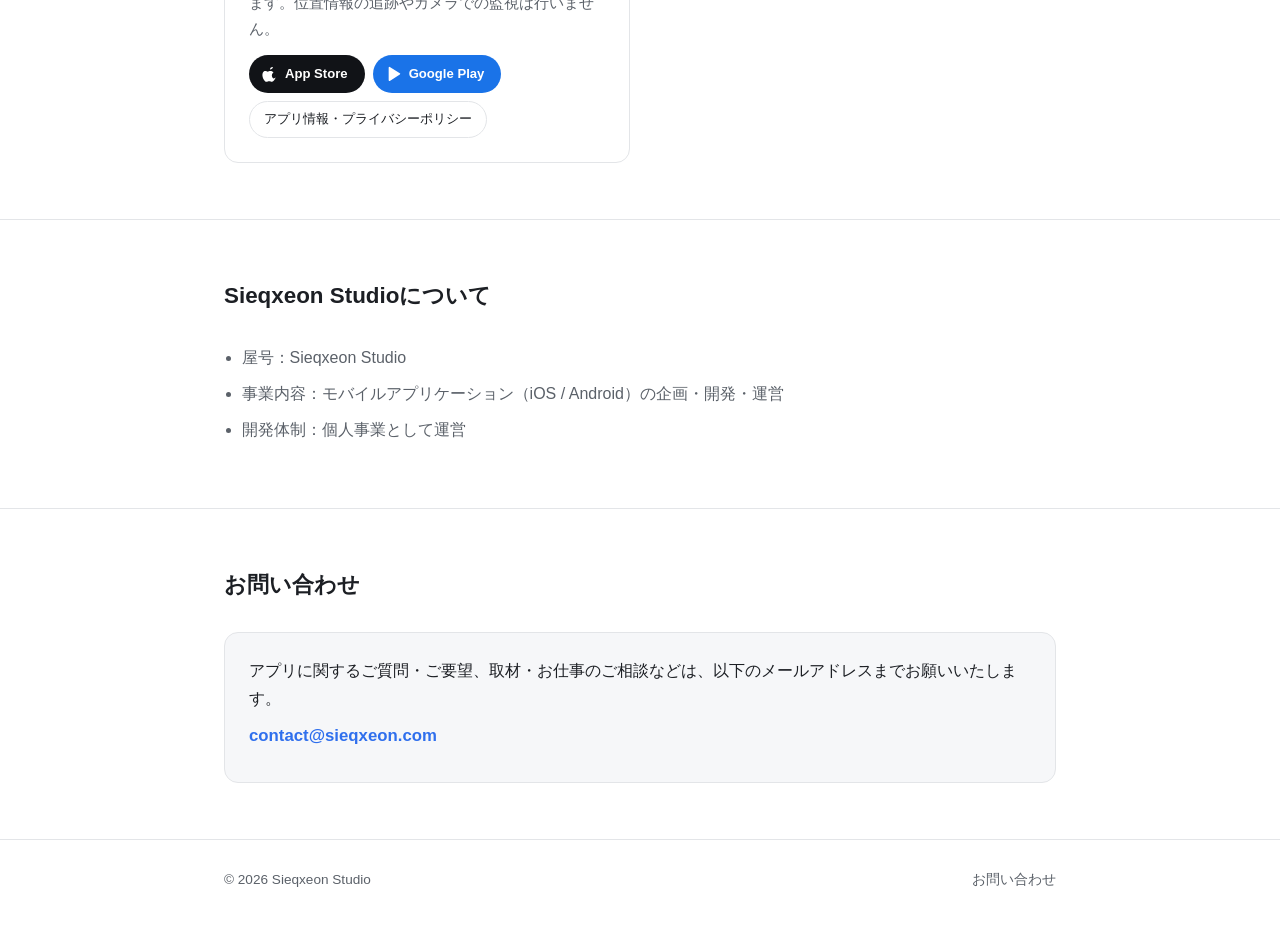
==== commit 7c2bb855: "Add files via upload" ====
--- a/index.html
+++ b/index.html
@@ -38,6 +38,7 @@
   <div class="wrap">
     <h2>最新情報</h2>
     <ul class="updates-list">
+      <li><time>2026/11</time> <span>Kehai のiOS版をリリースしました</span></li>
       <li><time>2026/10</time> <span>Kehai のAndroid版をリリースしました</span></li>
       <li><time>2026/10</time> <span>音声カウンターのAndroid版をリリースしました</span></li>
       <li><time>2026/10</time> <span>haguren のアップデートを配信しました</span></li>
@@ -60,8 +61,8 @@
         <p>友人・家族とリアルタイムに位置情報を共有できるアプリです。目的地の提案やチャット、ナビゲーション機能を通じて、待ち合わせや移動をスムーズにします。</p>
         <div class="app-links">
           <div class="store-row">
-          <a class="store appstore" href="https://apps.apple.com/jp/app/haguren/id6762538890"><svg viewBox="0 0 24 24" fill="currentColor" aria-hidden="true"><path d="M16.37 1.43c0 1.14-.46 2.1-1.38 2.88-.9.76-1.98 1.2-3.08 1.1-.04-1.1.46-2.2 1.36-2.98.9-.78 2.06-1.2 3.1-1zM20.5 17.2c-.56 1.28-.83 1.86-1.55 2.98-1 1.56-2.4 3.5-4.14 3.52-1.54.02-1.94-1-4.02-1-2.08 0-2.52 1-4 1.02-1.68.02-2.96-1.68-3.96-3.24C.9 17.6-.18 13.1 1.28 10.1c.74-1.5 2.06-2.44 3.5-2.46 1.5-.02 2.9 1.02 3.82 1.02.9 0 2.62-1.26 4.42-1.08.76.04 2.86.3 4.22 2.28-.1.06-2.52 1.46-2.5 4.36.02 3.46 3.04 4.6 3.08 4.62z"/></svg>App Store</a>
-          <a class="store googleplay" href="https://play.google.com/store/apps/details?id=com.sieq.haguren"><svg viewBox="0 0 24 24" fill="currentColor" aria-hidden="true"><path d="M4 2.5v19c0 .4.2.76.56.95.35.2.78.18 1.17-.06l15-9.5a1.1 1.1 0 000-1.87l-15-9.5A1.1 1.1 0 004 2.5z"/></svg>Google Play</a>
+          <a class="store appstore" href="https://apps.apple.com/jp/app/haguren/id6762538890"><svg viewBox="0 0 24 24" width="16" height="16" fill="currentColor" aria-hidden="true"><path d="M16.37 1.43c0 1.14-.46 2.1-1.38 2.88-.9.76-1.98 1.2-3.08 1.1-.04-1.1.46-2.2 1.36-2.98.9-.78 2.06-1.2 3.1-1zM20.5 17.2c-.56 1.28-.83 1.86-1.55 2.98-1 1.56-2.4 3.5-4.14 3.52-1.54.02-1.94-1-4.02-1-2.08 0-2.52 1-4 1.02-1.68.02-2.96-1.68-3.96-3.24C.9 17.6-.18 13.1 1.28 10.1c.74-1.5 2.06-2.44 3.5-2.46 1.5-.02 2.9 1.02 3.82 1.02.9 0 2.62-1.26 4.42-1.08.76.04 2.86.3 4.22 2.28-.1.06-2.52 1.46-2.5 4.36.02 3.46 3.04 4.6 3.08 4.62z"/></svg>App Store</a>
+          <a class="store googleplay" href="https://play.google.com/store/apps/details?id=com.sieq.haguren"><svg viewBox="0 0 24 24" width="16" height="16" fill="currentColor" aria-hidden="true"><path d="M4 2.5v19c0 .4.2.76.56.95.35.2.78.18 1.17-.06l15-9.5a1.1 1.1 0 000-1.87l-15-9.5A1.1 1.1 0 004 2.5z"/></svg>Google Play</a>
           </div>
           <a href="privacy-policy/haguren.html">アプリ情報・プライバシーポリシー</a>
         </div>
@@ -77,8 +78,8 @@
         <p>音声カウンターは、あらかじめ登録した単語を何回話したかを自動でカウントするシンプルなアプリです。音声入力を利用して、話すだけで登録した単語の発話回数をリアルタイムで計測します。手を使わずに操作できるため、他の作業中でも利用できます。</p>
         <div class="app-links">
           <div class="store-row">
-          <a class="store appstore" href="https://apps.apple.com/jp/app/%E9%9F%B3%E5%A3%B0%E3%82%AB%E3%82%A6%E3%83%B3%E3%82%BF%E3%83%BC/id6759959261"><svg viewBox="0 0 24 24" fill="currentColor" aria-hidden="true"><path d="M16.37 1.43c0 1.14-.46 2.1-1.38 2.88-.9.76-1.98 1.2-3.08 1.1-.04-1.1.46-2.2 1.36-2.98.9-.78 2.06-1.2 3.1-1zM20.5 17.2c-.56 1.28-.83 1.86-1.55 2.98-1 1.56-2.4 3.5-4.14 3.52-1.54.02-1.94-1-4.02-1-2.08 0-2.52 1-4 1.02-1.68.02-2.96-1.68-3.96-3.24C.9 17.6-.18 13.1 1.28 10.1c.74-1.5 2.06-2.44 3.5-2.46 1.5-.02 2.9 1.02 3.82 1.02.9 0 2.62-1.26 4.42-1.08.76.04 2.86.3 4.22 2.28-.1.06-2.52 1.46-2.5 4.36.02 3.46 3.04 4.6 3.08 4.62z"/></svg>App Store</a>
-          <a class="store googleplay" href="https://play.google.com/store/apps/details?id=com.sieq.voskcounter"><svg viewBox="0 0 24 24" fill="currentColor" aria-hidden="true"><path d="M4 2.5v19c0 .4.2.76.56.95.35.2.78.18 1.17-.06l15-9.5a1.1 1.1 0 000-1.87l-15-9.5A1.1 1.1 0 004 2.5z"/></svg>Google Play</a>
+          <a class="store appstore" href="https://apps.apple.com/jp/app/%E9%9F%B3%E5%A3%B0%E3%82%AB%E3%82%A6%E3%83%B3%E3%82%BF%E3%83%BC/id6759959261"><svg viewBox="0 0 24 24" width="16" height="16" fill="currentColor" aria-hidden="true"><path d="M16.37 1.43c0 1.14-.46 2.1-1.38 2.88-.9.76-1.98 1.2-3.08 1.1-.04-1.1.46-2.2 1.36-2.98.9-.78 2.06-1.2 3.1-1zM20.5 17.2c-.56 1.28-.83 1.86-1.55 2.98-1 1.56-2.4 3.5-4.14 3.52-1.54.02-1.94-1-4.02-1-2.08 0-2.52 1-4 1.02-1.68.02-2.96-1.68-3.96-3.24C.9 17.6-.18 13.1 1.28 10.1c.74-1.5 2.06-2.44 3.5-2.46 1.5-.02 2.9 1.02 3.82 1.02.9 0 2.62-1.26 4.42-1.08.76.04 2.86.3 4.22 2.28-.1.06-2.52 1.46-2.5 4.36.02 3.46 3.04 4.6 3.08 4.62z"/></svg>App Store</a>
+          <a class="store googleplay" href="https://play.google.com/store/apps/details?id=com.sieq.voskcounter"><svg viewBox="0 0 24 24" width="16" height="16" fill="currentColor" aria-hidden="true"><path d="M4 2.5v19c0 .4.2.76.56.95.35.2.78.18 1.17-.06l15-9.5a1.1 1.1 0 000-1.87l-15-9.5A1.1 1.1 0 004 2.5z"/></svg>Google Play</a>
           </div>
           <a href="privacy-policy/voicecount.html">アプリ情報・プライバシーポリシー</a>
         </div>
@@ -89,14 +90,13 @@
           <img src="images/kehai-icon.png" alt="Kehaiのアイコン" class="app-icon">
           <h3>Kehai - 見守りアプリ</h3>
         </div>
-        <div class="platform-status">
-          <span class="badge live">Android：リリース済み</span>
-          <span class="badge soon">iOS：準備中</span>
-        </div>
+        <span class="badge live">リリース済み</span>
+        <p class="platforms">iOS / Android</p>
         <p>Kehaiは、離れて暮らすご家族やひとり暮らしの方を、さりげなく見守るアプリです。スマホの反応（画面操作・歩行）から、その日の様子を確認できます。位置情報の追跡やカメラでの監視は行いません。</p>
         <div class="app-links">
           <div class="store-row">
-          <a class="store googleplay" href="https://play.google.com/store/apps/details?id=com.sieq.ripple"><svg viewBox="0 0 24 24" fill="currentColor" aria-hidden="true"><path d="M4 2.5v19c0 .4.2.76.56.95.35.2.78.18 1.17-.06l15-9.5a1.1 1.1 0 000-1.87l-15-9.5A1.1 1.1 0 004 2.5z"/></svg>Google Play</a>
+          <a class="store appstore" href="https://apps.apple.com/jp/app/kehai/id6794115521"><svg viewBox="0 0 24 24" width="16" height="16" fill="currentColor" aria-hidden="true"><path d="M16.37 1.43c0 1.14-.46 2.1-1.38 2.88-.9.76-1.98 1.2-3.08 1.1-.04-1.1.46-2.2 1.36-2.98.9-.78 2.06-1.2 3.1-1zM20.5 17.2c-.56 1.28-.83 1.86-1.55 2.98-1 1.56-2.4 3.5-4.14 3.52-1.54.02-1.94-1-4.02-1-2.08 0-2.52 1-4 1.02-1.68.02-2.96-1.68-3.96-3.24C.9 17.6-.18 13.1 1.28 10.1c.74-1.5 2.06-2.44 3.5-2.46 1.5-.02 2.9 1.02 3.82 1.02.9 0 2.62-1.26 4.42-1.08.76.04 2.86.3 4.22 2.28-.1.06-2.52 1.46-2.5 4.36.02 3.46 3.04 4.6 3.08 4.62z"/></svg>App Store</a>
+          <a class="store googleplay" href="https://play.google.com/store/apps/details?id=com.sieq.ripple"><svg viewBox="0 0 24 24" width="16" height="16" fill="currentColor" aria-hidden="true"><path d="M4 2.5v19c0 .4.2.76.56.95.35.2.78.18 1.17-.06l15-9.5a1.1 1.1 0 000-1.87l-15-9.5A1.1 1.1 0 004 2.5z"/></svg>Google Play</a>
           </div>
           <a href="privacy-policy/kehai.html">アプリ情報・プライバシーポリシー</a>
         </div>
--- a/style.css
+++ b/style.css
@@ -281,11 +281,11 @@
 }
 
 .app-links a.store.googleplay {
-  background: #01875f;
+  background: #1a73e8;
 }
 
 .app-links a.store.googleplay:hover {
-  background: #019e6f;
+  background: #3384ec;
 }
 
 .updates-list {
